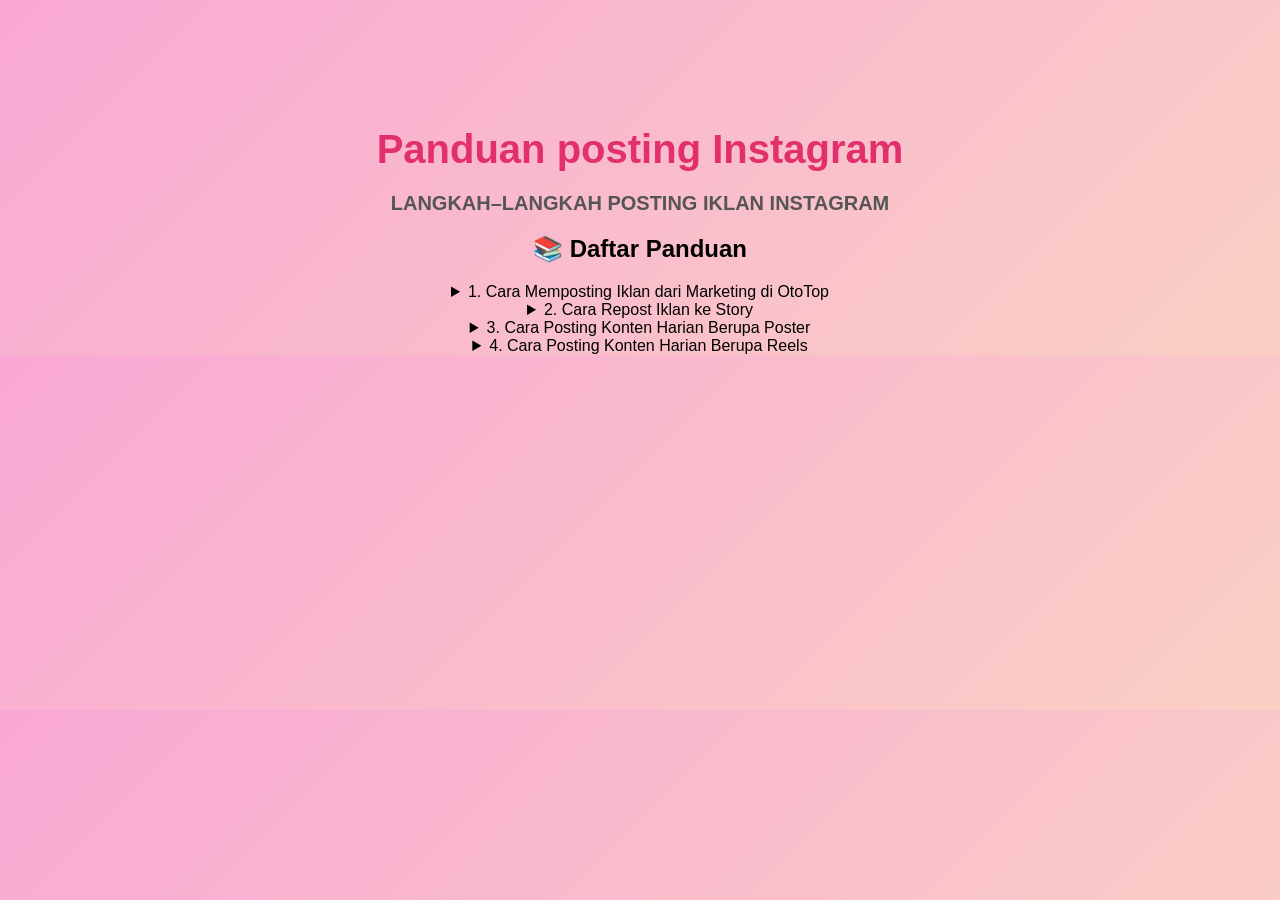
==== index.html @ 6cd0b294 "Upload project pertama" ====
<!DOCTYPE html>
<html lang="en">

<head>
    <meta charset="UTF-8">
    <meta name="viewport" content="width=device-width, initial-scale=1.0">
    <title>Panduan posting Instagram</title>
    <link rel="stylesheet" href="style.css">
</head>


<body>
    <h1> Panduan posting Instagram</h1>
    <p>LANGKAH–LANGKAH POSTING IKLAN INSTAGRAM</p>
    <section class="menu">
        <h2>📚 Daftar Panduan</h2>

        <details>
            <summary>1. Cara Memposting Iklan dari Marketing di OtoTop</summary>

            <div class="isi">
                <h3>Langkah 1</h3>
                <p>Buka OtoTop.</p>
                <img src="gambar/image.png" alt="">
                    <p>- klik gambar lalu salin</p>

                <h3>Langkah 2</h3>
                <p>Buka aplikasi bot telegram lalu tempel template</p>
                <img src="gambar/image copy.png" alt="">
                    <p>- tempel foto yang habis di salin
                        - klik proses foto
                        - tunggu foto selesai di proses
                        - Simpan foto yang selesai diproses
                    </p>

                <h3>Langkah 3</h3>
                <p>Buka chrome yang sesuai dengan kota</p>
                <img src="gambar/image copy 2.png" alt="">
                     <p>klik chrome yang sesuai mau posting iklan
                    - klik meta - posting sekarang</p> 
  

                <h3>Langkah 4</h3>
                <p>klik tulisan foto
                    - cari poster yang sesuai dengan daerahnya/yang baru saja di unduh
                </p> 

                <h3>Langkah 5</h3>
                <p>Buka ototop salin caption yang sudah di sediakan oleh Marketing.</p>

                <h3>Langkah 6</h3>
                <p>Kembali ke chrome lalu tempel captionnya di kolom yang tersedia
                    - posting sekarang.</p>
            </div>

        </details>

        <details>
            <summary>2. Cara Repost Iklan ke Story</summary>

            <div class="isi">
                <h3>Langkah 1</h3>
                <p>Buka Hp Sesuai kota yang mau dibuat Story</p>
                    <p>Buka handphone
                    - buka profile akun instagram 
                    - klik postingan yang habis di posting di laptop
                    -klik tanda panah di bawah 
                    - klik buat story 
                <h4>Catatan 
                    : kalau story harus ada liknya 
                    - klik stiker lalu pilih tautan 
                    - tempel link tautan yang tersedia di ototop.
                </h4>
                </p>
            </div>

        </details>
 
         <details>
            <summary>3. Cara Posting Konten Harian Berupa Poster </summary>

            <div class="isi">
                <h3>Langkah 1</h3>
                <p>Buka Ototop - lalu cari cdc - konten Harian</p>
                <img src="gambar/image copy 4.png" alt="">
                <h5> Klik gambar bawahnya(konten harian)</h5>
                <p>klik filter - ketik daerah yang mau di cari - close(tanda silang)</p>
                <p>klik cari tanda panah ke bawah</p>
            
                <h3>LANGKAH 2</h3>
                <p>klik gambar post</p>
                <img src="gambar/image copy 3.png" alt="">
                <p>klik gambar unduh(download)</p>
                <h4>Posting di chrome seperti posting iklan poster</h4>

                <H5>Catatan : untuk caption tempel caption yang sudah di sediakan</H5>
                <p>buka cdc poster di atas - secrol ke bawah - cari caption konten harian</p>        
            </div>

        </details>

                 <details>
            <summary>4. Cara Posting Konten Harian Berupa Reels</summary> 
             <h3>Langkah 1</h3>
                <p>Buka Ototop - lalu cari cdc - konten Harian</p>
                <img src="gambar/image copy 4.png" alt="">
                <h5> Klik gambar bawahnya(konten harian)</h5>
                <p>klik filter - ketik daerah yang mau di cari - close(tanda silang)</p>
                <p>klik cari tanda panah ke bawah</p>  
            
                <h3>LANGKAH 2</h3>
                <p>klik gambar post</p>
                <img src="gambar/image copy 3.png" alt="">
                <p>klik gambar salin gambar</p>

                <h3>Langkah 3</h3>
                <p>Buka bot reels telegram</p>
                    <img src="gambar/image copy 5.png" alt="">
                    <p>klik start - tempel gambar yang udah di salin - tunggu Reels selesai di proses - simpan Reels.</p>
                <p>- klik meta - posting sekarang - cari video reels yang sudah tersimpan di file galeri.</p>
                <img src="gambar/image copy 6.png" alt="">
                <p>- kalau sudah klik posting</p> 
                <H5>Catatan : untuk caption tempel caption yang sudah di sediakan</H5>
                <p>buka cdc poster di atas - secrol ke bawah - cari caption konten harian</p>    
            </div>

        </details>
    </section>
</body>

</html>
---- style.css ----
body {
        background: linear-gradient(135deg, #f9a8d4, #fad0c4);
        font-family: Arial, sans-serif;
        text-align: center;
        margin: 0;
        padding-top: 100px;
    }

    h1 {
        color: #e1306c;
        /* warna khas Instagram */
        font-size: 40px;
        margin-bottom: 10px;
    }

    p {
        color: #555;
        font-size: 20px;
        font-weight: bold;
    }
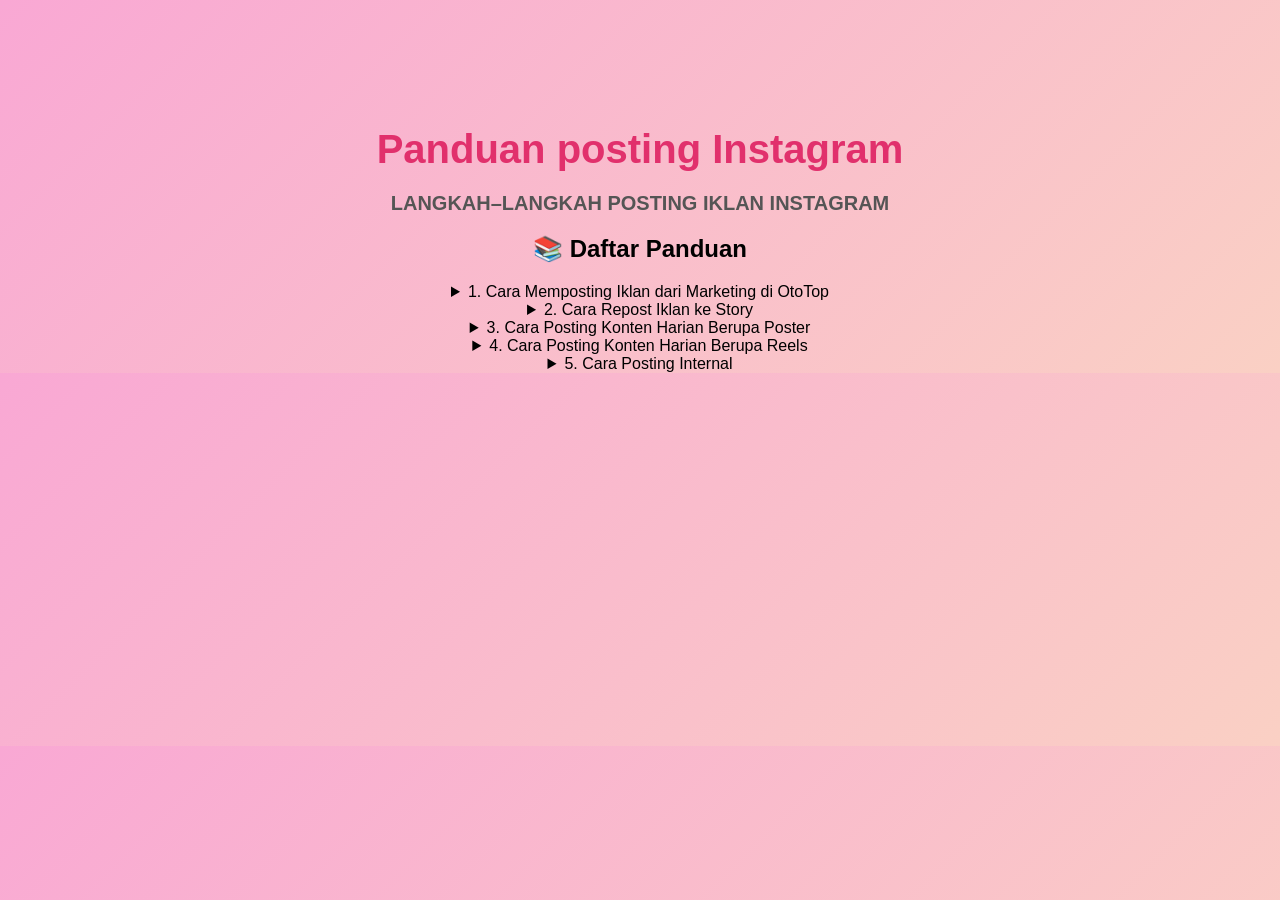
==== commit 56a41b03: "feat: add Prettier extension recommendation and append new internal posting section to index.html" ====
--- a/index.html
+++ b/index.html
@@ -99,7 +99,7 @@
 
         </details>
 
-                 <details>
+        <details>
             <summary>4. Cara Posting Konten Harian Berupa Reels</summary> 
              <h3>Langkah 1</h3>
                 <p>Buka Ototop - lalu cari cdc - konten Harian</p>
@@ -123,8 +123,14 @@
                 <H5>Catatan : untuk caption tempel caption yang sudah di sediakan</H5>
                 <p>buka cdc poster di atas - secrol ke bawah - cari caption konten harian</p>    
             </div>
+        </details>
 
+
+        <details>
+            <summary>5. Cara Posting Internal</summary>  
+            
         </details>
+
     </section>
 </body>
 
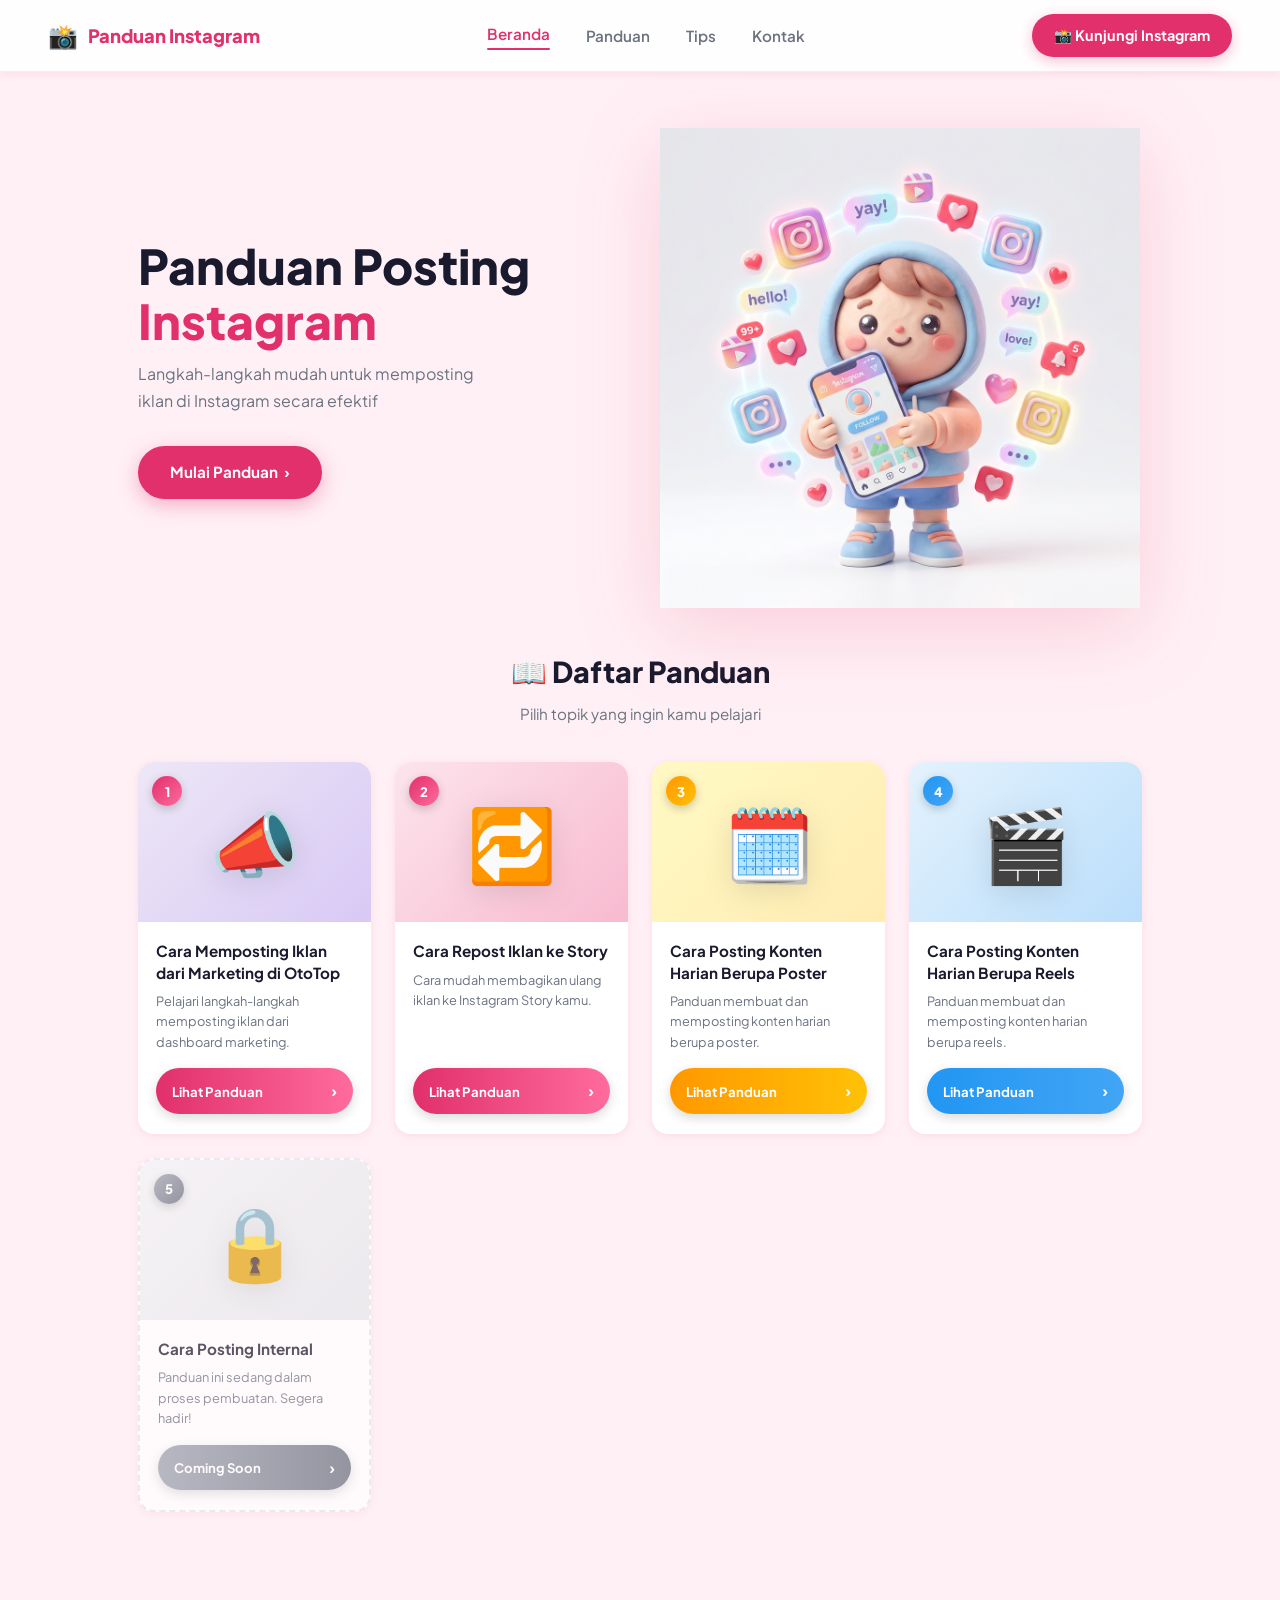
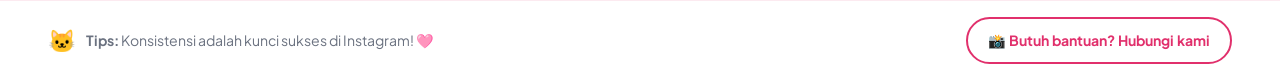
==== commit d06f9236: "feat: add detailed guides, restructure site styling, and implement navigation framework" ====
--- a/index.html
+++ b/index.html
@@ -1,137 +1,165 @@
-<!DOCTYPE html>
-<html lang="en">
-
-<head>
-    <meta charset="UTF-8">
-    <meta name="viewport" content="width=device-width, initial-scale=1.0">
-    <title>Panduan posting Instagram</title>
-    <link rel="stylesheet" href="style.css">
-</head>
-
-
-<body>
-    <h1> Panduan posting Instagram</h1>
-    <p>LANGKAH–LANGKAH POSTING IKLAN INSTAGRAM</p>
-    <section class="menu">
-        <h2>📚 Daftar Panduan</h2>
-
-        <details>
-            <summary>1. Cara Memposting Iklan dari Marketing di OtoTop</summary>
-
-            <div class="isi">
-                <h3>Langkah 1</h3>
-                <p>Buka OtoTop.</p>
-                <img src="gambar/image.png" alt="">
-                    <p>- klik gambar lalu salin</p>
-
-                <h3>Langkah 2</h3>
-                <p>Buka aplikasi bot telegram lalu tempel template</p>
-                <img src="gambar/image copy.png" alt="">
-                    <p>- tempel foto yang habis di salin
-                        - klik proses foto
-                        - tunggu foto selesai di proses
-                        - Simpan foto yang selesai diproses
-                    </p>
-
-                <h3>Langkah 3</h3>
-                <p>Buka chrome yang sesuai dengan kota</p>
-                <img src="gambar/image copy 2.png" alt="">
-                     <p>klik chrome yang sesuai mau posting iklan
-                    - klik meta - posting sekarang</p> 
-  
-
-                <h3>Langkah 4</h3>
-                <p>klik tulisan foto
-                    - cari poster yang sesuai dengan daerahnya/yang baru saja di unduh
-                </p> 
-
-                <h3>Langkah 5</h3>
-                <p>Buka ototop salin caption yang sudah di sediakan oleh Marketing.</p>
-
-                <h3>Langkah 6</h3>
-                <p>Kembali ke chrome lalu tempel captionnya di kolom yang tersedia
-                    - posting sekarang.</p>
-            </div>
-
-        </details>
-
-        <details>
-            <summary>2. Cara Repost Iklan ke Story</summary>
-
-            <div class="isi">
-                <h3>Langkah 1</h3>
-                <p>Buka Hp Sesuai kota yang mau dibuat Story</p>
-                    <p>Buka handphone
-                    - buka profile akun instagram 
-                    - klik postingan yang habis di posting di laptop
-                    -klik tanda panah di bawah 
-                    - klik buat story 
-                <h4>Catatan 
-                    : kalau story harus ada liknya 
-                    - klik stiker lalu pilih tautan 
-                    - tempel link tautan yang tersedia di ototop.
-                </h4>
-                </p>
-            </div>
-
-        </details>
- 
-         <details>
-            <summary>3. Cara Posting Konten Harian Berupa Poster </summary>
-
-            <div class="isi">
-                <h3>Langkah 1</h3>
-                <p>Buka Ototop - lalu cari cdc - konten Harian</p>
-                <img src="gambar/image copy 4.png" alt="">
-                <h5> Klik gambar bawahnya(konten harian)</h5>
-                <p>klik filter - ketik daerah yang mau di cari - close(tanda silang)</p>
-                <p>klik cari tanda panah ke bawah</p>
-            
-                <h3>LANGKAH 2</h3>
-                <p>klik gambar post</p>
-                <img src="gambar/image copy 3.png" alt="">
-                <p>klik gambar unduh(download)</p>
-                <h4>Posting di chrome seperti posting iklan poster</h4>
-
-                <H5>Catatan : untuk caption tempel caption yang sudah di sediakan</H5>
-                <p>buka cdc poster di atas - secrol ke bawah - cari caption konten harian</p>        
-            </div>
-
-        </details>
-
-        <details>
-            <summary>4. Cara Posting Konten Harian Berupa Reels</summary> 
-             <h3>Langkah 1</h3>
-                <p>Buka Ototop - lalu cari cdc - konten Harian</p>
-                <img src="gambar/image copy 4.png" alt="">
-                <h5> Klik gambar bawahnya(konten harian)</h5>
-                <p>klik filter - ketik daerah yang mau di cari - close(tanda silang)</p>
-                <p>klik cari tanda panah ke bawah</p>  
-            
-                <h3>LANGKAH 2</h3>
-                <p>klik gambar post</p>
-                <img src="gambar/image copy 3.png" alt="">
-                <p>klik gambar salin gambar</p>
-
-                <h3>Langkah 3</h3>
-                <p>Buka bot reels telegram</p>
-                    <img src="gambar/image copy 5.png" alt="">
-                    <p>klik start - tempel gambar yang udah di salin - tunggu Reels selesai di proses - simpan Reels.</p>
-                <p>- klik meta - posting sekarang - cari video reels yang sudah tersimpan di file galeri.</p>
-                <img src="gambar/image copy 6.png" alt="">
-                <p>- kalau sudah klik posting</p> 
-                <H5>Catatan : untuk caption tempel caption yang sudah di sediakan</H5>
-                <p>buka cdc poster di atas - secrol ke bawah - cari caption konten harian</p>    
-            </div>
-        </details>
-
-
-        <details>
-            <summary>5. Cara Posting Internal</summary>  
-            
-        </details>
-
-    </section>
-</body>
-
+<!DOCTYPE html>
+<html lang="id">
+
+<head>
+  <meta charset="UTF-8">
+  <meta name="viewport" content="width=device-width, initial-scale=1.0">
+  <title>Panduan Posting Instagram — OtoTop</title>
+  <meta name="description" content="Panduan lengkap langkah-langkah memposting iklan di Instagram secara mudah dan efektif untuk tim OtoTop.">
+  <link rel="stylesheet" href="style.css">
+</head>
+
+<body>
+
+  <!-- ═══════════════════════════════════════
+       NAVBAR
+  ═══════════════════════════════════════ -->
+  <nav class="navbar">
+    <div class="navbar-logo">
+      <span class="logo-icon">📸</span>
+      <span>Panduan Instagram</span>
+    </div>
+
+    <ul class="navbar-menu">
+      <li><a href="index.html" class="active" id="nav-beranda">Beranda</a></li>
+      <li><a href="#panduan" id="nav-panduan">Panduan</a></li>
+      <li><a href="#tips" id="nav-tips">Tips</a></li>
+      <li><a href="https://wa.me/" target="_blank" id="nav-kontak">Kontak</a></li>
+    </ul>
+
+    <a href="https://www.instagram.com/" target="_blank" class="btn-nav" id="btn-kunjungi-ig">
+      📸 Kunjungi Instagram
+    </a>
+  </nav>
+
+
+  <!-- ═══════════════════════════════════════
+       HERO SECTION
+  ═══════════════════════════════════════ -->
+  <section class="hero-section" aria-label="Hero">
+    <div class="hero-text">
+      <h1>Panduan Posting<br><span class="highlight">Instagram</span></h1>
+      <p class="hero-sub">
+        Langkah-langkah mudah untuk memposting iklan
+        di Instagram secara efektif
+      </p>
+      <a href="#panduan" class="btn-primary" id="btn-mulai-panduan">
+        Mulai Panduan &nbsp;›
+      </a>
+    </div>
+
+    <div class="hero-image">
+      <img
+        src="gambar/instagram_3d_mascot.png"
+        alt="Maskot Panduan Instagram"
+        id="hero-mascot-img"
+      >
+    </div>
+  </section>
+
+
+  <!-- ═══════════════════════════════════════
+       DAFTAR PANDUAN — 5 CARDS
+  ═══════════════════════════════════════ -->
+  <section id="panduan" class="guide-section" aria-label="Daftar Panduan">
+    <div class="guide-header">
+      <h2>📖 Daftar Panduan</h2>
+      <p>Pilih topik yang ingin kamu pelajari</p>
+    </div>
+
+    <div class="cards-grid">
+
+      <!-- Card 1 -->
+      <article class="guide-card" id="card-panduan-1">
+        <div class="card-img-area lavender">
+          <span class="card-badge badge-pink">1</span>
+          <span class="emoji-illustration">📣</span>
+        </div>
+        <div class="card-body">
+          <h3>Cara Memposting Iklan dari Marketing di OtoTop</h3>
+          <p>Pelajari langkah-langkah memposting iklan dari dashboard marketing.</p>
+          <a href="panduan1.html" class="btn-card pink" id="btn-lihat-panduan-1">
+            Lihat Panduan <span class="arrow">›</span>
+          </a>
+        </div>
+      </article>
+
+      <!-- Card 2 -->
+      <article class="guide-card" id="card-panduan-2">
+        <div class="card-img-area pink">
+          <span class="card-badge badge-pink">2</span>
+          <span class="emoji-illustration">🔁</span>
+        </div>
+        <div class="card-body">
+          <h3>Cara Repost Iklan ke Story</h3>
+          <p>Cara mudah membagikan ulang iklan ke Instagram Story kamu.</p>
+          <a href="panduan2.html" class="btn-card pink" id="btn-lihat-panduan-2">
+            Lihat Panduan <span class="arrow">›</span>
+          </a>
+        </div>
+      </article>
+
+      <!-- Card 3 -->
+      <article class="guide-card" id="card-panduan-3">
+        <div class="card-img-area yellow">
+          <span class="card-badge badge-orange">3</span>
+          <span class="emoji-illustration">🗓️</span>
+        </div>
+        <div class="card-body">
+          <h3>Cara Posting Konten Harian Berupa Poster</h3>
+          <p>Panduan membuat dan memposting konten harian berupa poster.</p>
+          <a href="panduan3.html" class="btn-card orange" id="btn-lihat-panduan-3">
+            Lihat Panduan <span class="arrow">›</span>
+          </a>
+        </div>
+      </article>
+
+      <!-- Card 4 -->
+      <article class="guide-card" id="card-panduan-4">
+        <div class="card-img-area blue">
+          <span class="card-badge badge-blue">4</span>
+          <span class="emoji-illustration">🎬</span>
+        </div>
+        <div class="card-body">
+          <h3>Cara Posting Konten Harian Berupa Reels</h3>
+          <p>Panduan membuat dan memposting konten harian berupa reels.</p>
+          <a href="panduan4.html" class="btn-card blue" id="btn-lihat-panduan-4">
+            Lihat Panduan <span class="arrow">›</span>
+          </a>
+        </div>
+      </article>
+
+      <!-- Card 5 — Placeholder -->
+      <article class="guide-card placeholder" id="card-panduan-5">
+        <div class="card-img-area gray">
+          <span class="card-badge badge-gray">5</span>
+          <span class="emoji-illustration">🔒</span>
+        </div>
+        <div class="card-body">
+          <h3>Cara Posting Internal</h3>
+          <p>Panduan ini sedang dalam proses pembuatan. Segera hadir!</p>
+          <a href="panduan5.html" class="btn-card gray" id="btn-lihat-panduan-5">
+            Coming Soon <span class="arrow">›</span>
+          </a>
+        </div>
+      </article>
+
+    </div>
+  </section>
+
+
+  <!-- ═══════════════════════════════════════
+       FOOTER BAR
+  ═══════════════════════════════════════ -->
+  <footer class="footer-bar" id="tips" aria-label="Footer">
+    <div class="footer-tips">
+      <span class="tip-icon">🐱</span>
+      <span><strong>Tips:</strong> Konsistensi adalah kunci sukses di Instagram! 🩷</span>
+    </div>
+    <a href="https://wa.me/" target="_blank" class="btn-footer" id="btn-hubungi-kami">
+      📸 Butuh bantuan? Hubungi kami
+    </a>
+  </footer>
+
+</body>
 </html>
--- a/style.css
+++ b/style.css
@@ -1,20 +1,656 @@
- body {
-        background: linear-gradient(135deg, #f9a8d4, #fad0c4);
-        font-family: Arial, sans-serif;
-        text-align: center;
-        margin: 0;
-        padding-top: 100px;
-    }
-
-    h1 {
-        color: #e1306c;
-        /* warna khas Instagram */
-        font-size: 40px;
-        margin-bottom: 10px;
-    }
-
-    p {
-        color: #555;
-        font-size: 20px;
-        font-weight: bold;
-    }+/* ================================================
+   PANDUAN INSTAGRAM — Design System
+   Font: Plus Jakarta Sans (Google Fonts)
+================================================ */
+
+@import url('https://fonts.googleapis.com/css2?family=Plus+Jakarta+Sans:wght@400;500;600;700;800&display=swap');
+
+/* ── Reset & Base ─────────────────────────────── */
+*, *::before, *::after {
+  box-sizing: border-box;
+  margin: 0;
+  padding: 0;
+}
+
+:root {
+  --primary:        #E1306C;
+  --primary-light:  #FF6B9D;
+  --primary-dark:   #C0255C;
+  --orange:         #FF9800;
+  --blue:           #2196F3;
+  --bg-main:        #FFF0F5;
+  --bg-card:        #FFFFFF;
+  --text-dark:      #1A1A2E;
+  --text-gray:      #6B7280;
+  --text-light:     #9CA3AF;
+  --shadow-sm:      0 2px 8px rgba(225,48,108,0.10);
+  --shadow-md:      0 6px 24px rgba(225,48,108,0.15);
+  --shadow-lg:      0 16px 40px rgba(225,48,108,0.18);
+  --radius-sm:      10px;
+  --radius-md:      16px;
+  --radius-lg:      24px;
+  --radius-pill:    100px;
+}
+
+html { scroll-behavior: smooth; }
+
+body {
+  font-family: 'Plus Jakarta Sans', Arial, sans-serif;
+  background-color: var(--bg-main);
+  color: var(--text-dark);
+  min-height: 100vh;
+  line-height: 1.6;
+}
+
+img { max-width: 100%; display: block; }
+a   { text-decoration: none; color: inherit; }
+
+/* ── Navbar ───────────────────────────────────── */
+.navbar {
+  display: flex;
+  align-items: center;
+  justify-content: space-between;
+  padding: 14px 48px;
+  background: rgba(255,255,255,0.92);
+  backdrop-filter: blur(12px);
+  -webkit-backdrop-filter: blur(12px);
+  border-bottom: 1px solid rgba(225,48,108,0.10);
+  position: sticky;
+  top: 0;
+  z-index: 100;
+  box-shadow: var(--shadow-sm);
+}
+
+.navbar-logo {
+  display: flex;
+  align-items: center;
+  gap: 10px;
+  font-weight: 800;
+  font-size: 1.15rem;
+  color: var(--primary);
+}
+
+.navbar-logo .logo-icon {
+  font-size: 1.5rem;
+}
+
+.navbar-menu {
+  display: flex;
+  align-items: center;
+  gap: 36px;
+  list-style: none;
+}
+
+.navbar-menu li a {
+  font-weight: 600;
+  font-size: 0.95rem;
+  color: var(--text-gray);
+  transition: color 0.2s;
+  position: relative;
+}
+
+.navbar-menu li a:hover,
+.navbar-menu li a.active {
+  color: var(--primary);
+}
+
+.navbar-menu li a.active::after {
+  content: '';
+  display: block;
+  width: 100%;
+  height: 2px;
+  background: var(--primary);
+  border-radius: 2px;
+  margin-top: 2px;
+}
+
+.btn-nav {
+  display: flex;
+  align-items: center;
+  gap: 8px;
+  background: var(--primary);
+  color: #fff !important;
+  font-weight: 700;
+  font-size: 0.9rem;
+  padding: 10px 22px;
+  border-radius: var(--radius-pill);
+  transition: background 0.2s, transform 0.15s, box-shadow 0.2s;
+  box-shadow: 0 4px 14px rgba(225,48,108,0.30);
+}
+
+.btn-nav:hover {
+  background: var(--primary-dark);
+  transform: translateY(-2px);
+  box-shadow: 0 6px 20px rgba(225,48,108,0.38);
+}
+
+/* ── Hero Section ─────────────────────────────── */
+.hero-section {
+  display: flex;
+  align-items: center;
+  justify-content: space-between;
+  max-width: 1100px;
+  margin: 0 auto;
+  padding: 56px 48px 40px;
+  gap: 40px;
+  min-height: 420px;
+}
+
+.hero-text {
+  flex: 1;
+  max-width: 480px;
+}
+
+.hero-text h1 {
+  font-size: 3rem;
+  font-weight: 800;
+  line-height: 1.15;
+  color: var(--text-dark);
+  margin-bottom: 12px;
+}
+
+.hero-text h1 .highlight {
+  color: var(--primary);
+}
+
+.hero-text .hero-sub {
+  font-size: 1rem;
+  color: var(--text-gray);
+  margin-bottom: 32px;
+  max-width: 360px;
+  line-height: 1.7;
+}
+
+.btn-primary {
+  display: inline-flex;
+  align-items: center;
+  gap: 8px;
+  background: var(--primary);
+  color: #fff;
+  font-weight: 700;
+  font-size: 0.95rem;
+  padding: 14px 32px;
+  border-radius: var(--radius-pill);
+  box-shadow: 0 6px 20px rgba(225,48,108,0.35);
+  transition: background 0.2s, transform 0.15s, box-shadow 0.2s;
+}
+
+.btn-primary:hover {
+  background: var(--primary-dark);
+  transform: translateY(-3px);
+  box-shadow: 0 10px 28px rgba(225,48,108,0.42);
+}
+
+.hero-image {
+  flex: 1;
+  display: flex;
+  justify-content: center;
+  align-items: flex-end;
+  max-width: 520px;
+}
+
+.hero-image img {
+  width: 100%;
+  max-width: 480px;
+  object-fit: contain;
+  filter: drop-shadow(0 20px 40px rgba(225,48,108,0.18));
+  animation: float 3.5s ease-in-out infinite;
+}
+
+@keyframes float {
+  0%, 100% { transform: translateY(0); }
+  50%       { transform: translateY(-12px); }
+}
+
+/* ── Guide Section ────────────────────────────── */
+.guide-section {
+  max-width: 1100px;
+  margin: 0 auto 40px;
+  padding: 0 48px 48px;
+}
+
+.guide-header {
+  text-align: center;
+  margin-bottom: 36px;
+}
+
+.guide-header h2 {
+  font-size: 1.8rem;
+  font-weight: 800;
+  color: var(--text-dark);
+  margin-bottom: 8px;
+}
+
+.guide-header p {
+  font-size: 0.95rem;
+  color: var(--text-gray);
+  font-weight: 400;
+}
+
+/* ── Cards Grid ───────────────────────────────── */
+.cards-grid {
+  display: grid;
+  grid-template-columns: repeat(auto-fill, minmax(220px, 1fr));
+  gap: 24px;
+}
+
+.guide-card {
+  background: var(--bg-card);
+  border-radius: var(--radius-md);
+  overflow: hidden;
+  box-shadow: var(--shadow-sm);
+  transition: transform 0.25s ease, box-shadow 0.25s ease;
+  display: flex;
+  flex-direction: column;
+  cursor: pointer;
+}
+
+.guide-card:hover {
+  transform: translateY(-8px);
+  box-shadow: var(--shadow-lg);
+}
+
+.guide-card.placeholder {
+  opacity: 0.72;
+  border: 2px dashed #E5E7EB;
+}
+
+/* Card Image Area */
+.card-img-area {
+  position: relative;
+  height: 160px;
+  display: flex;
+  align-items: center;
+  justify-content: center;
+  font-size: 5rem;
+  overflow: hidden;
+}
+
+.card-img-area.lavender  { background: linear-gradient(135deg, #EDE7F6, #D8C9F5); }
+.card-img-area.pink      { background: linear-gradient(135deg, #FCE4EC, #F8BAD0); }
+.card-img-area.yellow    { background: linear-gradient(135deg, #FFF9C4, #FFECB3); }
+.card-img-area.blue      { background: linear-gradient(135deg, #E3F2FD, #BBDEFB); }
+.card-img-area.gray      { background: linear-gradient(135deg, #F3F4F6, #E5E7EB); }
+
+.card-img-area .emoji-illustration {
+  font-size: 4.5rem;
+  line-height: 1;
+  filter: drop-shadow(0 6px 14px rgba(0,0,0,0.10));
+  transition: transform 0.3s ease;
+}
+
+.guide-card:hover .emoji-illustration {
+  transform: scale(1.1) rotate(-3deg);
+}
+
+/* Card Badge Nomor */
+.card-badge {
+  position: absolute;
+  top: 14px;
+  left: 14px;
+  width: 30px;
+  height: 30px;
+  border-radius: 50%;
+  display: flex;
+  align-items: center;
+  justify-content: center;
+  font-size: 0.82rem;
+  font-weight: 800;
+  color: #fff;
+  box-shadow: 0 3px 10px rgba(0,0,0,0.2);
+}
+
+.badge-pink   { background: linear-gradient(135deg, #E1306C, #FF6B9D); }
+.badge-orange { background: linear-gradient(135deg, #FF9800, #FFC107); }
+.badge-blue   { background: linear-gradient(135deg, #2196F3, #42A5F5); }
+.badge-gray   { background: linear-gradient(135deg, #9CA3AF, #6B7280); }
+
+/* Card Body */
+.card-body {
+  padding: 18px 18px 20px;
+  display: flex;
+  flex-direction: column;
+  flex: 1;
+  gap: 8px;
+}
+
+.card-body h3 {
+  font-size: 0.95rem;
+  font-weight: 700;
+  color: var(--text-dark);
+  line-height: 1.4;
+}
+
+.card-body p {
+  font-size: 0.80rem;
+  color: var(--text-gray);
+  line-height: 1.6;
+  flex: 1;
+}
+
+/* Card Button */
+.btn-card {
+  display: flex;
+  align-items: center;
+  justify-content: space-between;
+  font-weight: 700;
+  font-size: 0.82rem;
+  padding: 10px 16px;
+  border-radius: var(--radius-pill);
+  color: #fff;
+  margin-top: 8px;
+  transition: opacity 0.2s, transform 0.15s;
+  box-shadow: 0 4px 12px rgba(0,0,0,0.15);
+}
+
+.btn-card:hover {
+  opacity: 0.9;
+  transform: translateY(-1px);
+}
+
+.btn-card.pink   { background: linear-gradient(90deg, #E1306C, #FF6B9D); }
+.btn-card.orange { background: linear-gradient(90deg, #FF9800, #FFC107); }
+.btn-card.blue   { background: linear-gradient(90deg, #2196F3, #42A5F5); }
+.btn-card.gray   { background: linear-gradient(90deg, #9CA3AF, #6B7280); cursor: not-allowed; }
+
+.btn-card .arrow { font-size: 1rem; }
+
+/* ── Footer Bar ───────────────────────────────── */
+.footer-bar {
+  background: #fff;
+  border-top: 1px solid rgba(225,48,108,0.10);
+  padding: 16px 48px;
+  display: flex;
+  align-items: center;
+  justify-content: space-between;
+  gap: 16px;
+}
+
+.footer-tips {
+  display: flex;
+  align-items: center;
+  gap: 10px;
+  font-size: 0.88rem;
+  color: var(--text-gray);
+}
+
+.footer-tips .tip-icon {
+  font-size: 1.4rem;
+}
+
+.btn-footer {
+  display: flex;
+  align-items: center;
+  gap: 8px;
+  background: #fff;
+  color: var(--primary);
+  font-weight: 700;
+  font-size: 0.88rem;
+  padding: 10px 20px;
+  border-radius: var(--radius-pill);
+  border: 2px solid var(--primary);
+  transition: background 0.2s, color 0.2s, transform 0.15s;
+  white-space: nowrap;
+}
+
+.btn-footer:hover {
+  background: var(--primary);
+  color: #fff;
+  transform: translateY(-2px);
+}
+
+/* ================================================
+   HALAMAN DETAIL PANDUAN (panduan*.html)
+================================================ */
+.detail-navbar {
+  display: flex;
+  align-items: center;
+  justify-content: space-between;
+  padding: 14px 48px;
+  background: rgba(255,255,255,0.92);
+  backdrop-filter: blur(12px);
+  border-bottom: 1px solid rgba(225,48,108,0.10);
+  position: sticky;
+  top: 0;
+  z-index: 100;
+  box-shadow: var(--shadow-sm);
+}
+
+.btn-back {
+  display: inline-flex;
+  align-items: center;
+  gap: 8px;
+  color: var(--primary);
+  font-weight: 700;
+  font-size: 0.9rem;
+  padding: 8px 18px;
+  border-radius: var(--radius-pill);
+  border: 2px solid var(--primary);
+  transition: background 0.2s, color 0.2s;
+}
+
+.btn-back:hover {
+  background: var(--primary);
+  color: #fff;
+}
+
+.detail-hero {
+  text-align: center;
+  padding: 48px 48px 32px;
+  max-width: 800px;
+  margin: 0 auto;
+}
+
+.detail-hero .badge-number {
+  display: inline-flex;
+  align-items: center;
+  justify-content: center;
+  width: 52px;
+  height: 52px;
+  border-radius: 50%;
+  font-size: 1.4rem;
+  font-weight: 800;
+  color: #fff;
+  margin-bottom: 20px;
+  box-shadow: 0 6px 20px rgba(0,0,0,0.18);
+}
+
+.detail-hero h1 {
+  font-size: 2rem;
+  font-weight: 800;
+  color: var(--text-dark);
+  margin-bottom: 10px;
+  line-height: 1.3;
+}
+
+.detail-hero p {
+  font-size: 1rem;
+  color: var(--text-gray);
+}
+
+/* Steps Container */
+.steps-container {
+  max-width: 800px;
+  margin: 0 auto;
+  padding: 0 48px 60px;
+  display: flex;
+  flex-direction: column;
+  gap: 28px;
+}
+
+.step-card {
+  background: #fff;
+  border-radius: var(--radius-md);
+  padding: 28px 32px;
+  box-shadow: var(--shadow-sm);
+  border-left: 4px solid var(--primary);
+  transition: box-shadow 0.2s, transform 0.2s;
+}
+
+.step-card:hover {
+  box-shadow: var(--shadow-md);
+  transform: translateX(4px);
+}
+
+.step-card.orange-border { border-left-color: var(--orange); }
+.step-card.blue-border   { border-left-color: var(--blue); }
+
+.step-number {
+  font-size: 0.75rem;
+  font-weight: 700;
+  text-transform: uppercase;
+  letter-spacing: 1.2px;
+  color: var(--primary);
+  margin-bottom: 8px;
+}
+
+.step-card.orange-border .step-number { color: var(--orange); }
+.step-card.blue-border   .step-number { color: var(--blue);   }
+
+.step-card h3 {
+  font-size: 1.05rem;
+  font-weight: 700;
+  color: var(--text-dark);
+  margin-bottom: 10px;
+}
+
+.step-card p {
+  font-size: 0.9rem;
+  color: var(--text-gray);
+  line-height: 1.75;
+}
+
+.step-card ul {
+  list-style: none;
+  margin-top: 10px;
+  display: flex;
+  flex-direction: column;
+  gap: 6px;
+}
+
+.step-card ul li {
+  font-size: 0.9rem;
+  color: var(--text-gray);
+  padding-left: 20px;
+  position: relative;
+  line-height: 1.6;
+}
+
+.step-card ul li::before {
+  content: '→';
+  position: absolute;
+  left: 0;
+  color: var(--primary);
+  font-weight: 700;
+}
+
+.step-card.orange-border ul li::before { color: var(--orange); }
+.step-card.blue-border   ul li::before { color: var(--blue);   }
+
+/* Note/Catatan box */
+.step-note {
+  background: linear-gradient(135deg, #FFF0F5, #FFE4EE);
+  border: 1px solid rgba(225,48,108,0.20);
+  border-radius: var(--radius-sm);
+  padding: 14px 18px;
+  margin-top: 14px;
+  font-size: 0.85rem;
+  color: var(--primary-dark);
+  font-weight: 600;
+}
+
+.step-note.orange {
+  background: linear-gradient(135deg, #FFF8E1, #FFECb3);
+  border-color: rgba(255,152,0,0.25);
+  color: #E65100;
+}
+
+.step-note.blue {
+  background: linear-gradient(135deg, #E3F2FD, #BBDEFB);
+  border-color: rgba(33,150,243,0.25);
+  color: #0D47A1;
+}
+
+/* Step Images */
+.step-img {
+  width: 100%;
+  border-radius: var(--radius-sm);
+  margin: 14px 0;
+  box-shadow: 0 4px 16px rgba(0,0,0,0.10);
+  border: 1px solid #F3F4F6;
+}
+
+/* Placeholder Page */
+.placeholder-content {
+  text-align: center;
+  padding: 80px 48px;
+  max-width: 600px;
+  margin: 0 auto;
+}
+
+.placeholder-content .placeholder-emoji {
+  font-size: 6rem;
+  margin-bottom: 24px;
+  display: block;
+  animation: float 3s ease-in-out infinite;
+}
+
+.placeholder-content h2 {
+  font-size: 1.6rem;
+  font-weight: 800;
+  color: var(--text-dark);
+  margin-bottom: 12px;
+}
+
+.placeholder-content p {
+  font-size: 0.95rem;
+  color: var(--text-gray);
+  margin-bottom: 32px;
+}
+
+.badge-coming-soon {
+  display: inline-block;
+  background: linear-gradient(90deg, #9CA3AF, #6B7280);
+  color: #fff;
+  font-size: 0.8rem;
+  font-weight: 700;
+  padding: 6px 18px;
+  border-radius: var(--radius-pill);
+  letter-spacing: 0.8px;
+  text-transform: uppercase;
+  margin-bottom: 24px;
+}
+
+/* ── Responsive ───────────────────────────────── */
+@media (max-width: 900px) {
+  .navbar, .detail-navbar {
+    padding: 14px 24px;
+  }
+
+  .navbar-menu { gap: 20px; }
+
+  .hero-section {
+    flex-direction: column;
+    padding: 36px 24px;
+    text-align: center;
+  }
+
+  .hero-text { max-width: 100%; }
+  .hero-text .hero-sub { max-width: 100%; margin: 0 auto 24px; }
+  .hero-image { max-width: 320px; }
+
+  .guide-section { padding: 0 24px 40px; }
+  .cards-grid { grid-template-columns: repeat(2, 1fr); }
+
+  .footer-bar { padding: 14px 24px; }
+
+  .detail-hero { padding: 36px 24px 24px; }
+  .steps-container { padding: 0 24px 48px; }
+}
+
+@media (max-width: 540px) {
+  .navbar-menu { display: none; }
+  .hero-text h1 { font-size: 2.2rem; }
+  .cards-grid { grid-template-columns: 1fr; }
+  .footer-bar { flex-direction: column; gap: 12px; text-align: center; }
+}
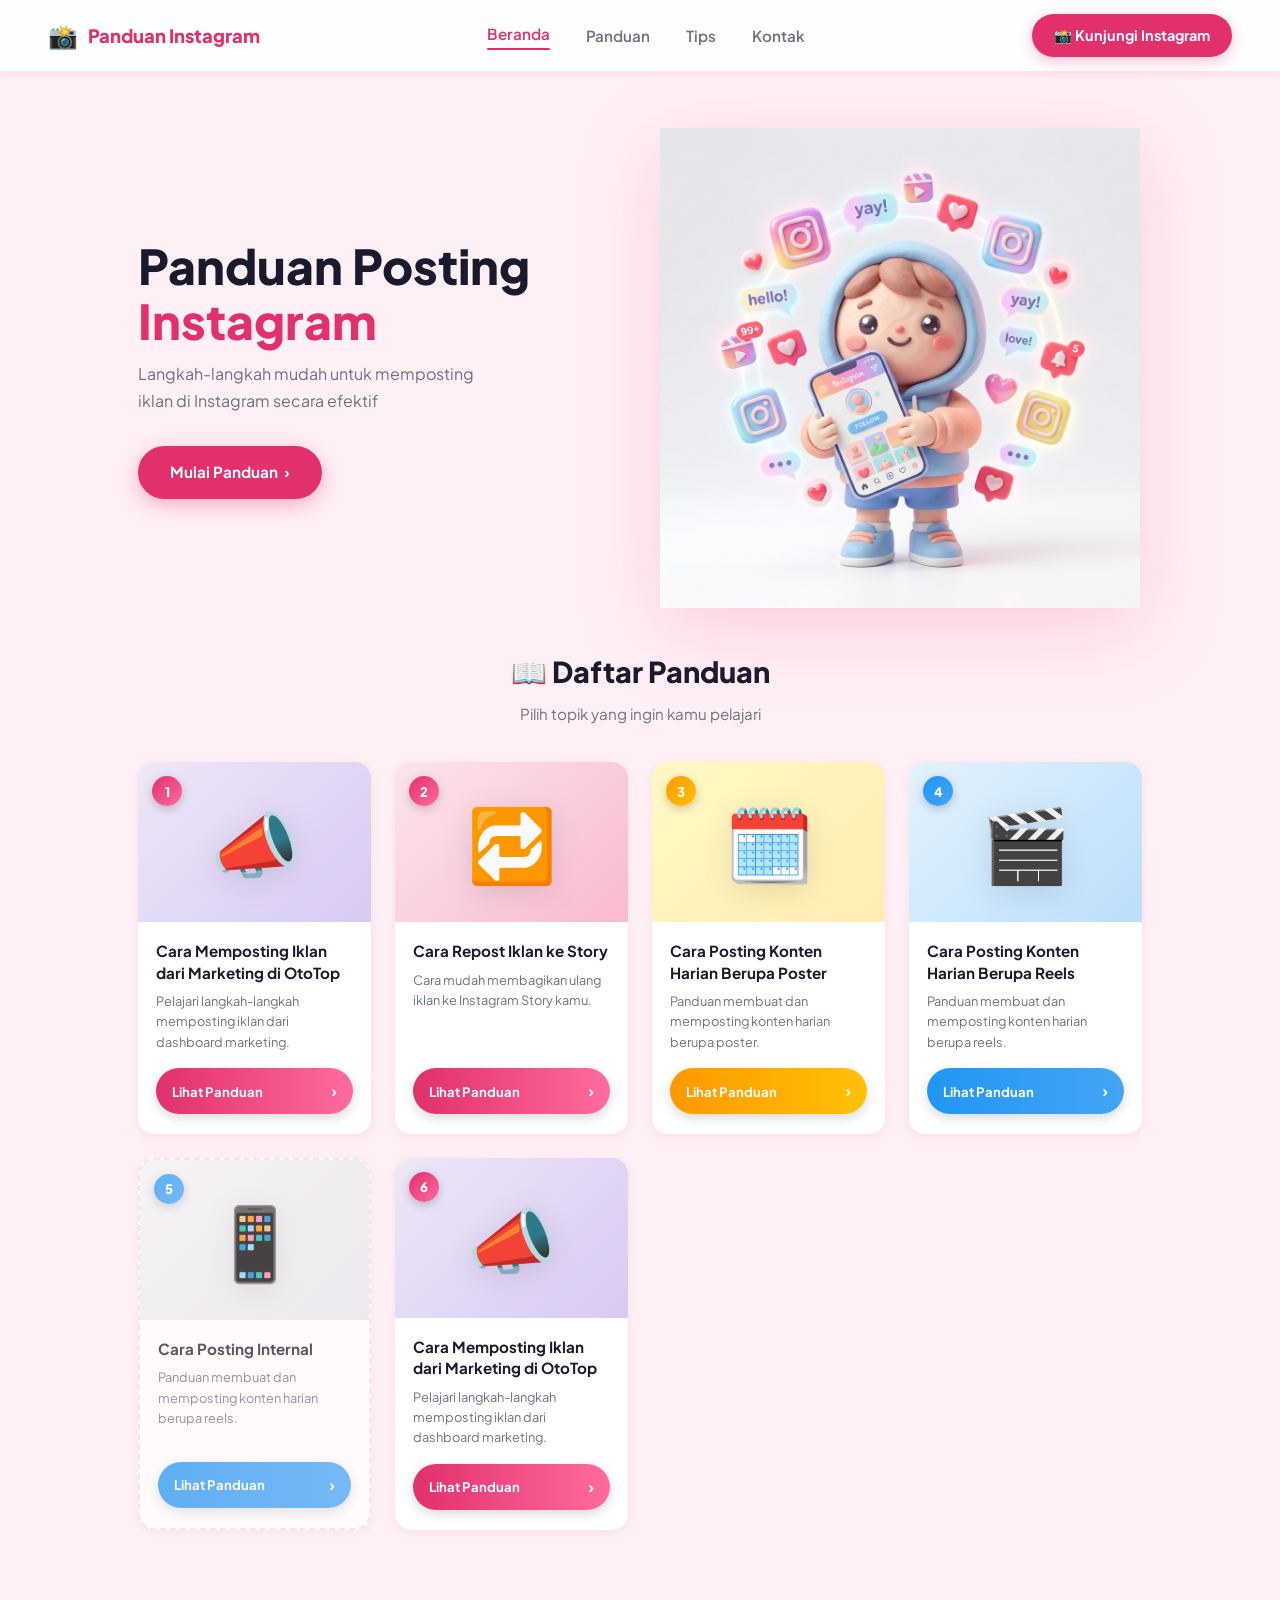
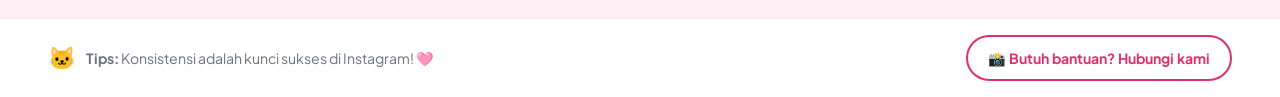
==== commit b54661dc: "feat: add panduan6.html for posting ads from OtoTop and update index/panduan5 navigation references" ====
--- a/index.html
+++ b/index.html
@@ -132,14 +132,29 @@
       <!-- Card 5 — Placeholder -->
       <article class="guide-card placeholder" id="card-panduan-5">
         <div class="card-img-area gray">
-          <span class="card-badge badge-gray">5</span>
-          <span class="emoji-illustration">🔒</span>
+          <span class="card-badge badge-blue">5</span>
+          <span class="emoji-illustration">📱</span>
         </div>
         <div class="card-body">
           <h3>Cara Posting Internal</h3>
-          <p>Panduan ini sedang dalam proses pembuatan. Segera hadir!</p>
-          <a href="panduan5.html" class="btn-card gray" id="btn-lihat-panduan-5">
-            Coming Soon <span class="arrow">›</span>
+          <p>Panduan membuat dan memposting konten harian berupa reels.</p>
+          <a href="panduan5.html" class="btn-card blue" id="btn-lihat-panduan-5">
+            Lihat Panduan <span class="arrow">›</span>
+          </a>
+        </div>
+      </article>
+
+        <!-- Card 6 -->
+      <article class="guide-card" id="card-panduan-6">
+        <div class="card-img-area lavender">
+          <span class="card-badge badge-pink">6</span>
+          <span class="emoji-illustration">📣</span>
+        </div>
+        <div class="card-body">
+          <h3>Cara Memposting Iklan dari Marketing di OtoTop</h3>
+          <p>Pelajari langkah-langkah memposting iklan dari dashboard marketing.</p>
+          <a href="panduan6.html" class="btn-card pink" id="btn-lihat-panduan-6">
+            Lihat Panduan <span class="arrow">›</span>
           </a>
         </div>
       </article>
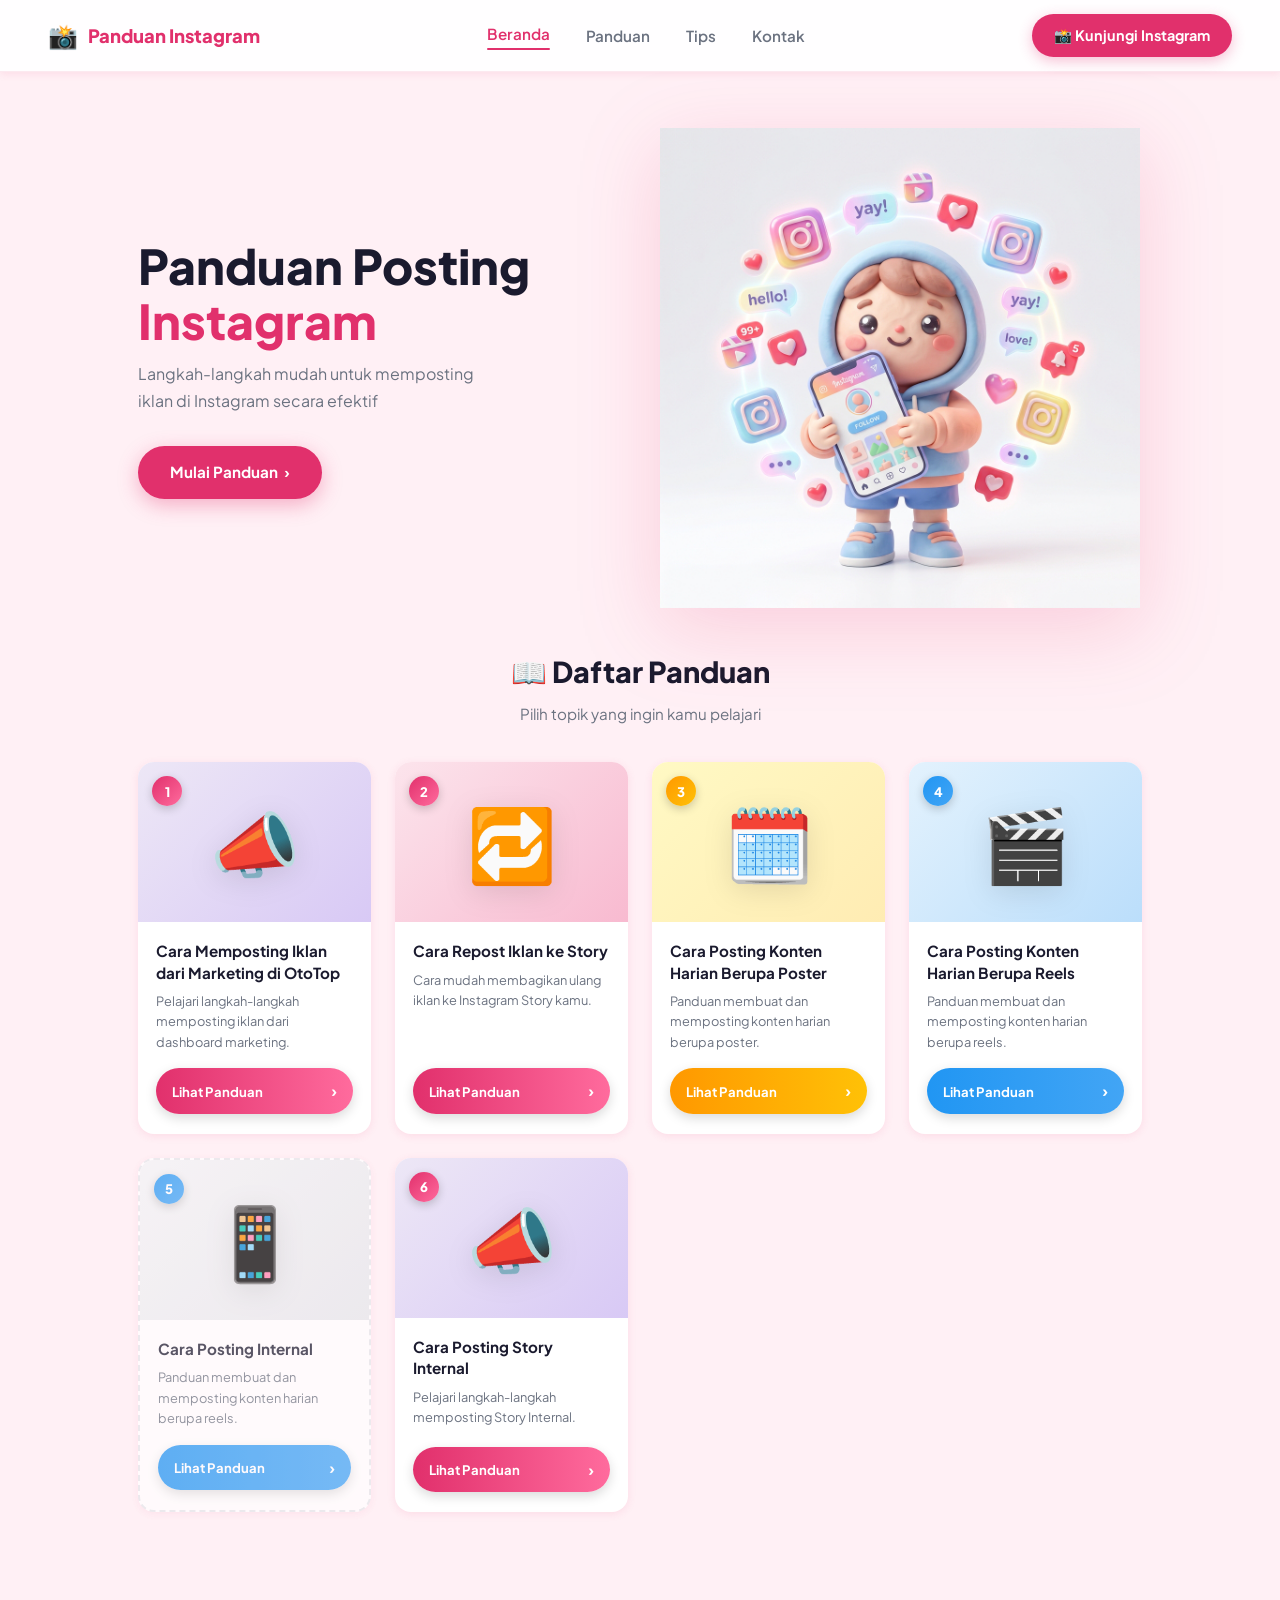
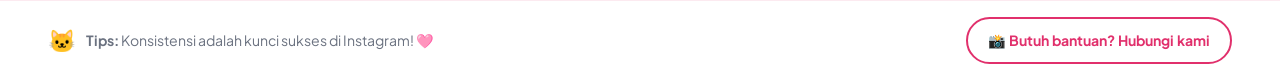
==== commit 3083b895: "chore: update index.html structure and content" ====
--- a/index.html
+++ b/index.html
@@ -151,8 +151,8 @@
           <span class="emoji-illustration">📣</span>
         </div>
         <div class="card-body">
-          <h3>Cara Memposting Iklan dari Marketing di OtoTop</h3>
-          <p>Pelajari langkah-langkah memposting iklan dari dashboard marketing.</p>
+          <h3>Cara Posting Story Internal</h3>
+          <p>Pelajari langkah-langkah memposting Story Internal.</p>
           <a href="panduan6.html" class="btn-card pink" id="btn-lihat-panduan-6">
             Lihat Panduan <span class="arrow">›</span>
           </a>
@@ -177,4 +177,4 @@
   </footer>
 
 </body>
-</html>+</html> 
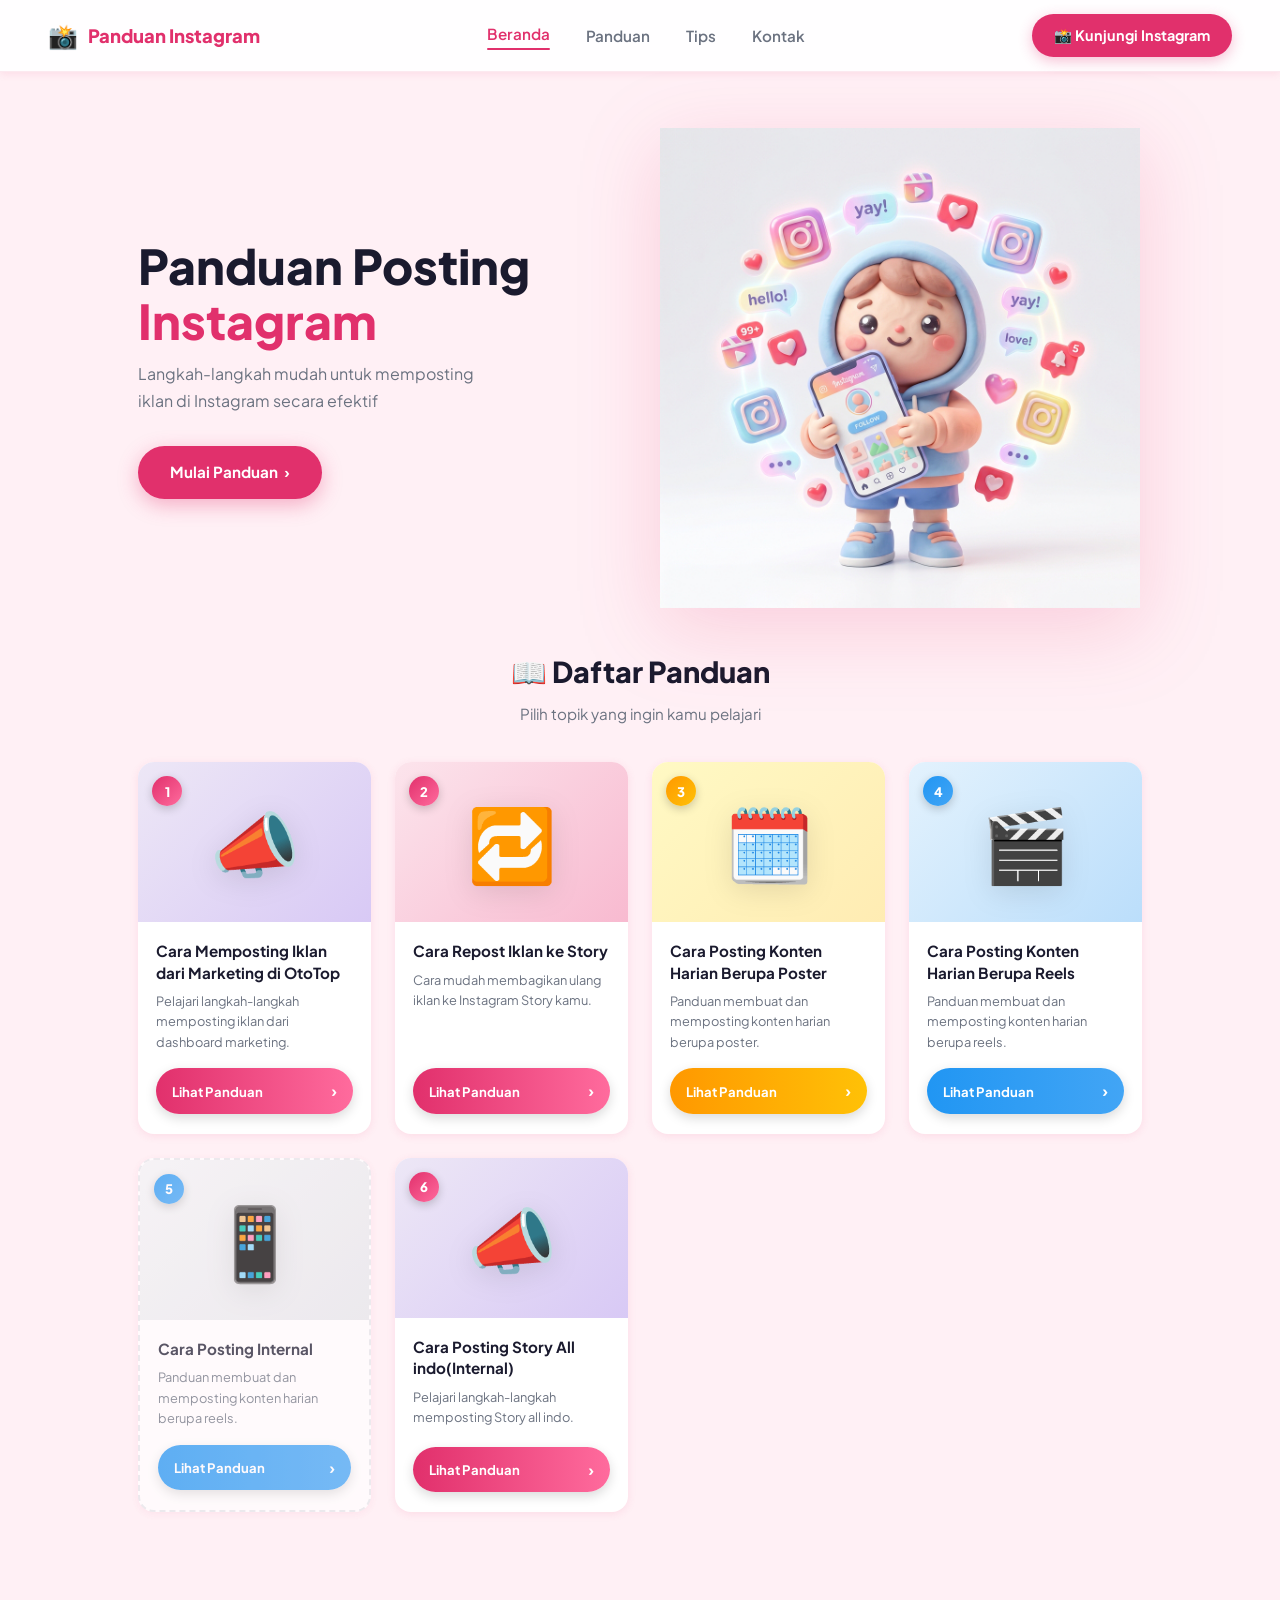
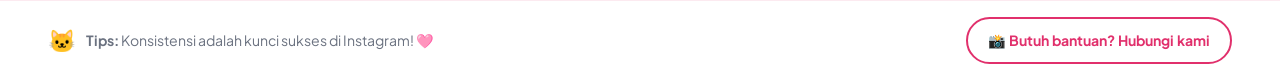
==== commit 4c43e59f: "docs: update social media posting guides with new steps, assets, and procedural instructions" ====
--- a/index.html
+++ b/index.html
@@ -24,7 +24,7 @@
       <li><a href="index.html" class="active" id="nav-beranda">Beranda</a></li>
       <li><a href="#panduan" id="nav-panduan">Panduan</a></li>
       <li><a href="#tips" id="nav-tips">Tips</a></li>
-      <li><a href="https://wa.me/" target="_blank" id="nav-kontak">Kontak</a></li>
+      <li><a href="https://wa.me/6285739050607" target="_blank" id="nav-kontak">Kontak</a></li> 
     </ul>
 
     <a href="https://www.instagram.com/" target="_blank" class="btn-nav" id="btn-kunjungi-ig">
@@ -151,8 +151,8 @@
           <span class="emoji-illustration">📣</span>
         </div>
         <div class="card-body">
-          <h3>Cara Posting Story Internal</h3>
-          <p>Pelajari langkah-langkah memposting Story Internal.</p>
+          <h3>Cara Posting Story All indo(Internal)</h3>
+          <p>Pelajari langkah-langkah memposting Story all indo.</p>
           <a href="panduan6.html" class="btn-card pink" id="btn-lihat-panduan-6">
             Lihat Panduan <span class="arrow">›</span>
           </a>
@@ -171,7 +171,7 @@
       <span class="tip-icon">🐱</span>
       <span><strong>Tips:</strong> Konsistensi adalah kunci sukses di Instagram! 🩷</span>
     </div>
-    <a href="https://wa.me/" target="_blank" class="btn-footer" id="btn-hubungi-kami">
+    <a href="https://wa.me/6285739050607" target="_blank" class="btn-footer" id="btn-hubungi-kami">
       📸 Butuh bantuan? Hubungi kami
     </a>
   </footer>
